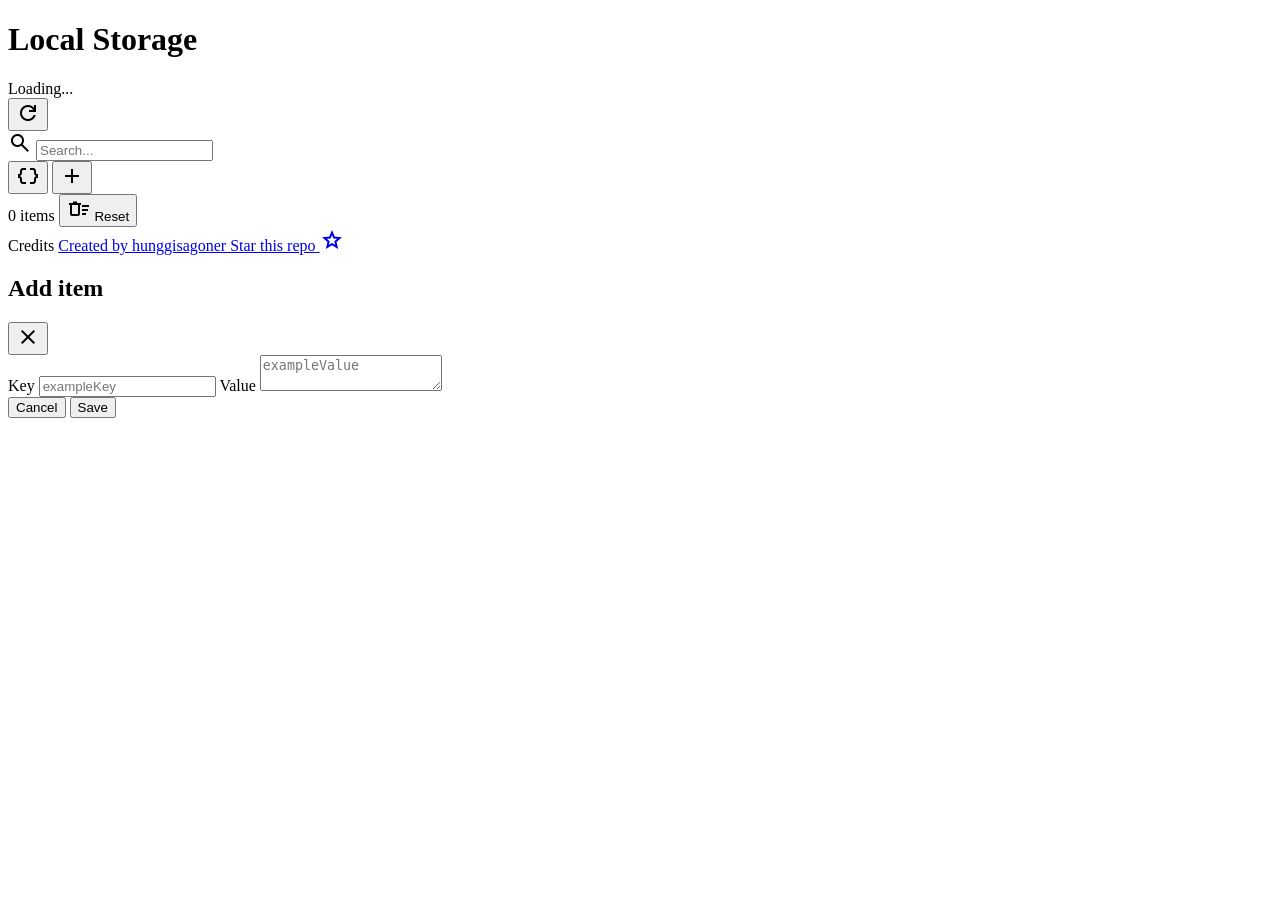
==== docs/index.html @ 8e0ed12a "Add files via upload" ====
<!DOCTYPE html>
<html lang="en">
<head>
  <meta charset="UTF-8">
  <meta name="viewport" content="width=device-width, initial-scale=1.0">
  <title>Local Storage Tweaks</title>

  <link rel="stylesheet" href="popup.css">

  <link
    rel="stylesheet"
    href="https://fonts.googleapis.com/css2?family=Material+Symbols+Outlined:opsz,wght,FILL,GRAD@20..48,400,0,0"
  >
</head>

<body>
  <header>
    <div>
      <h1>Local Storage</h1>
      <span id="domain">Loading...</span>
    </div>

    <button id="refresh" title="Refresh">
      <span class="material-symbols-outlined">refresh</span>
    </button>
  </header>

  <div class="toolbar">
    <div class="search-box">
      <span class="material-symbols-outlined">search</span>

      <input
        id="search"
        type="text"
        placeholder="Search..."
        autocomplete="off"
      >
    </div>

    <button id="demo" title="Create demo storage">
      <span class="material-symbols-outlined">data_object</span>
    </button>

    <button id="add" title="Add item">
      <span class="material-symbols-outlined">add</span>
    </button>
  </div>

  <main id="storage"></main>

  <footer>
    <span id="count">0 items</span>

    <button id="clear" title="Reset local storage">
      <span class="material-symbols-outlined">delete_sweep</span>
      <span>Reset</span>
    </button>
  </footer>

  <section class="credits">
    <span>Credits</span>

    <a
      href="https://github.com/itzhunggisagoner"
      target="_blank"
      rel="noopener noreferrer"
    >
      Created by hunggisagoner
    </a>

    <a
      href="https://github.com/itzhunggisagoner/LocalStorageEditor"
      target="_blank"
      rel="noopener noreferrer"
    >
      <span>Star this repo</span>
      <span class="material-symbols-outlined">star</span>
    </a>
  </section>

  <div id="modal" class="modal hidden">
    <div class="dialog">
      <div class="dialog-header">
        <h2 id="modal-title">Add item</h2>

        <button id="close" title="Close">
          <span class="material-symbols-outlined">close</span>
        </button>
      </div>

      <label for="key">Key</label>

      <input
        id="key"
        type="text"
        autocomplete="off"
        placeholder="exampleKey"
      >

      <label for="value">Value</label>

      <textarea
        id="value"
        spellcheck="false"
        placeholder="exampleValue"
      ></textarea>

      <div class="dialog-actions">
        <button id="cancel">Cancel</button>
        <button id="save">Save</button>
      </div>
    </div>
  </div>

  <script src="popup.js"></script>
</body>
</html>
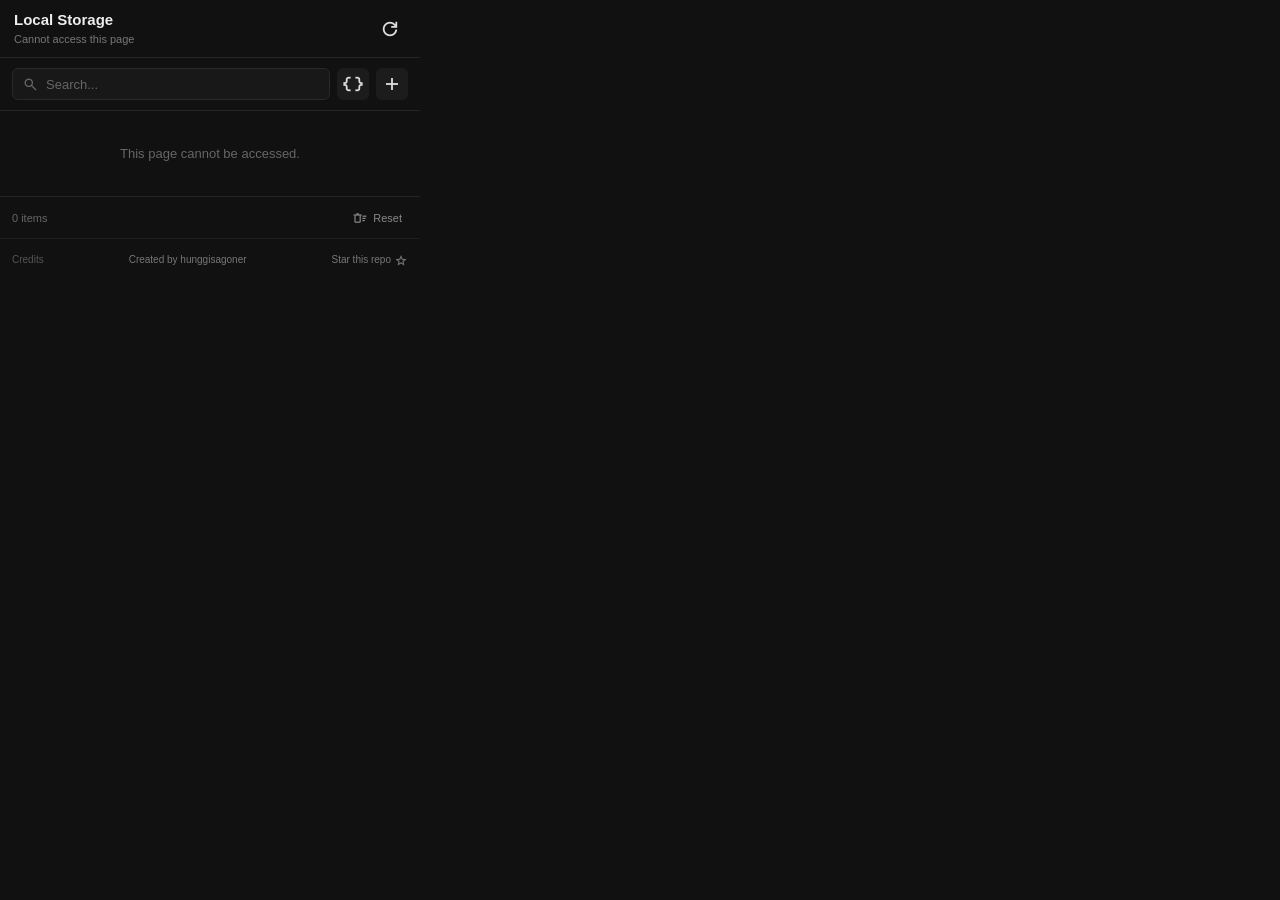
==== commit 239c1751: "Update index.html" ====
--- a/docs/index.html
+++ b/docs/index.html
@@ -5,7 +5,7 @@
   <meta name="viewport" content="width=device-width, initial-scale=1.0">
   <title>Local Storage Tweaks</title>
 
-  <link rel="stylesheet" href="popup.css">
+  <link rel="stylesheet" href="index.css">
 
   <link
     rel="stylesheet"
@@ -112,6 +112,6 @@
     </div>
   </div>
 
-  <script src="popup.js"></script>
+  <script src="index.js"></script>
 </body>
-</html>+</html>
--- a/docs/index.css
+++ b/docs/index.css
@@ -0,0 +1,346 @@
+* {
+  box-sizing: border-box;
+}
+
+body {
+  width: 420px;
+  margin: 0;
+  background: #111;
+  color: #eee;
+  font-family: Arial, sans-serif;
+  font-size: 13px;
+}
+
+button,
+input,
+textarea {
+  font: inherit;
+}
+
+button {
+  border: 0;
+  color: #ddd;
+  background: transparent;
+  cursor: pointer;
+}
+
+a {
+  color: inherit;
+  text-decoration: none;
+}
+
+.material-symbols-outlined {
+  font-size: 18px;
+  line-height: 1;
+  font-variation-settings:
+    "FILL" 0,
+    "wght" 400,
+    "GRAD" 0,
+    "opsz" 20;
+}
+
+header {
+  height: 58px;
+  padding: 12px 14px;
+  display: flex;
+  align-items: center;
+  justify-content: space-between;
+  border-bottom: 1px solid #252525;
+}
+
+h1 {
+  margin: 0 0 3px;
+  font-size: 15px;
+  font-weight: 600;
+}
+
+#domain {
+  color: #777;
+  font-size: 11px;
+}
+
+#refresh,
+#add,
+#demo,
+#close {
+  width: 32px;
+  height: 32px;
+  display: inline-flex;
+  align-items: center;
+  justify-content: center;
+  border-radius: 6px;
+}
+
+#refresh:hover,
+#add:hover,
+#demo:hover,
+#close:hover {
+  background: #222;
+}
+
+.toolbar {
+  display: flex;
+  gap: 7px;
+  padding: 10px 12px;
+  border-bottom: 1px solid #252525;
+}
+
+.search-box {
+  flex: 1;
+  min-width: 0;
+  height: 32px;
+  display: flex;
+  align-items: center;
+  gap: 7px;
+  padding: 0 9px;
+  border: 1px solid #292929;
+  border-radius: 6px;
+  background: #181818;
+}
+
+.search-box .material-symbols-outlined {
+  color: #666;
+  font-size: 17px;
+}
+
+#search {
+  width: 100%;
+  min-width: 0;
+  height: 30px;
+  padding: 0;
+  outline: none;
+  border: 0;
+  background: transparent;
+  color: #eee;
+}
+
+#search::placeholder {
+  color: #666;
+}
+
+.search-box:focus-within {
+  border-color: #444;
+}
+
+#add,
+#demo {
+  background: #1c1c1c;
+}
+
+main {
+  max-height: 360px;
+  overflow-y: auto;
+}
+
+.empty {
+  padding: 35px 15px;
+  text-align: center;
+  color: #666;
+}
+
+.item {
+  display: grid;
+  grid-template-columns: 1fr 1.4fr auto;
+  gap: 10px;
+  align-items: center;
+  min-height: 42px;
+  padding: 7px 12px;
+  border-bottom: 1px solid #1d1d1d;
+}
+
+.item:hover {
+  background: #181818;
+}
+
+.key,
+.value {
+  min-width: 0;
+  overflow: hidden;
+  white-space: nowrap;
+  text-overflow: ellipsis;
+}
+
+.key {
+  color: #ddd;
+}
+
+.value {
+  color: #777;
+}
+
+.actions {
+  display: flex;
+  gap: 2px;
+}
+
+.action {
+  width: 28px;
+  height: 28px;
+  display: inline-flex;
+  align-items: center;
+  justify-content: center;
+  border-radius: 5px;
+  color: #777;
+}
+
+.action:hover {
+  background: #252525;
+  color: #eee;
+}
+
+.delete:hover {
+  color: #ff6b6b;
+}
+
+footer {
+  min-height: 42px;
+  padding: 0 12px;
+  display: flex;
+  align-items: center;
+  justify-content: space-between;
+  border-top: 1px solid #252525;
+}
+
+#count {
+  color: #666;
+  font-size: 11px;
+}
+
+#clear {
+  display: inline-flex;
+  align-items: center;
+  gap: 5px;
+  color: #888;
+  font-size: 11px;
+}
+
+#clear .material-symbols-outlined {
+  font-size: 16px;
+}
+
+#clear:hover {
+  color: #ff6b6b;
+}
+
+.credits {
+  min-height: 42px;
+  padding: 9px 12px;
+  display: flex;
+  align-items: center;
+  justify-content: space-between;
+  gap: 10px;
+  border-top: 1px solid #1d1d1d;
+  font-size: 10px;
+}
+
+.credits > span {
+  color: #555;
+}
+
+.credits a {
+  display: inline-flex;
+  align-items: center;
+  gap: 3px;
+  color: #777;
+  white-space: nowrap;
+}
+
+.credits a:hover {
+  color: #eee;
+}
+
+.credits .material-symbols-outlined {
+  font-size: 14px;
+}
+
+.modal {
+  position: fixed;
+  inset: 0;
+  display: flex;
+  align-items: center;
+  justify-content: center;
+  background: rgba(0, 0, 0, .7);
+}
+
+.hidden {
+  display: none;
+}
+
+.dialog {
+  width: 360px;
+  padding: 15px;
+  border: 1px solid #292929;
+  border-radius: 8px;
+  background: #151515;
+  box-shadow: 0 12px 40px rgba(0, 0, 0, .5);
+}
+
+.dialog-header {
+  display: flex;
+  align-items: center;
+  justify-content: space-between;
+  margin-bottom: 16px;
+}
+
+.dialog-header h2 {
+  margin: 0;
+  font-size: 14px;
+  font-weight: 600;
+}
+
+label {
+  display: block;
+  margin: 0 0 6px;
+  color: #888;
+  font-size: 11px;
+}
+
+.dialog input,
+.dialog textarea {
+  width: 100%;
+  outline: none;
+  border: 1px solid #292929;
+  border-radius: 6px;
+  background: #101010;
+  color: #eee;
+}
+
+.dialog input {
+  height: 34px;
+  padding: 0 9px;
+  margin-bottom: 13px;
+}
+
+.dialog textarea {
+  min-height: 120px;
+  padding: 9px;
+  resize: vertical;
+  font-family: monospace;
+}
+
+.dialog input:focus,
+.dialog textarea:focus {
+  border-color: #444;
+}
+
+.dialog-actions {
+  display: flex;
+  justify-content: flex-end;
+  gap: 7px;
+  margin-top: 13px;
+}
+
+.dialog-actions button {
+  padding: 7px 12px;
+  border-radius: 6px;
+  background: #222;
+}
+
+#save {
+  background: #eee;
+  color: #111;
+}
+
+#save:hover {
+  background: #fff;
+}
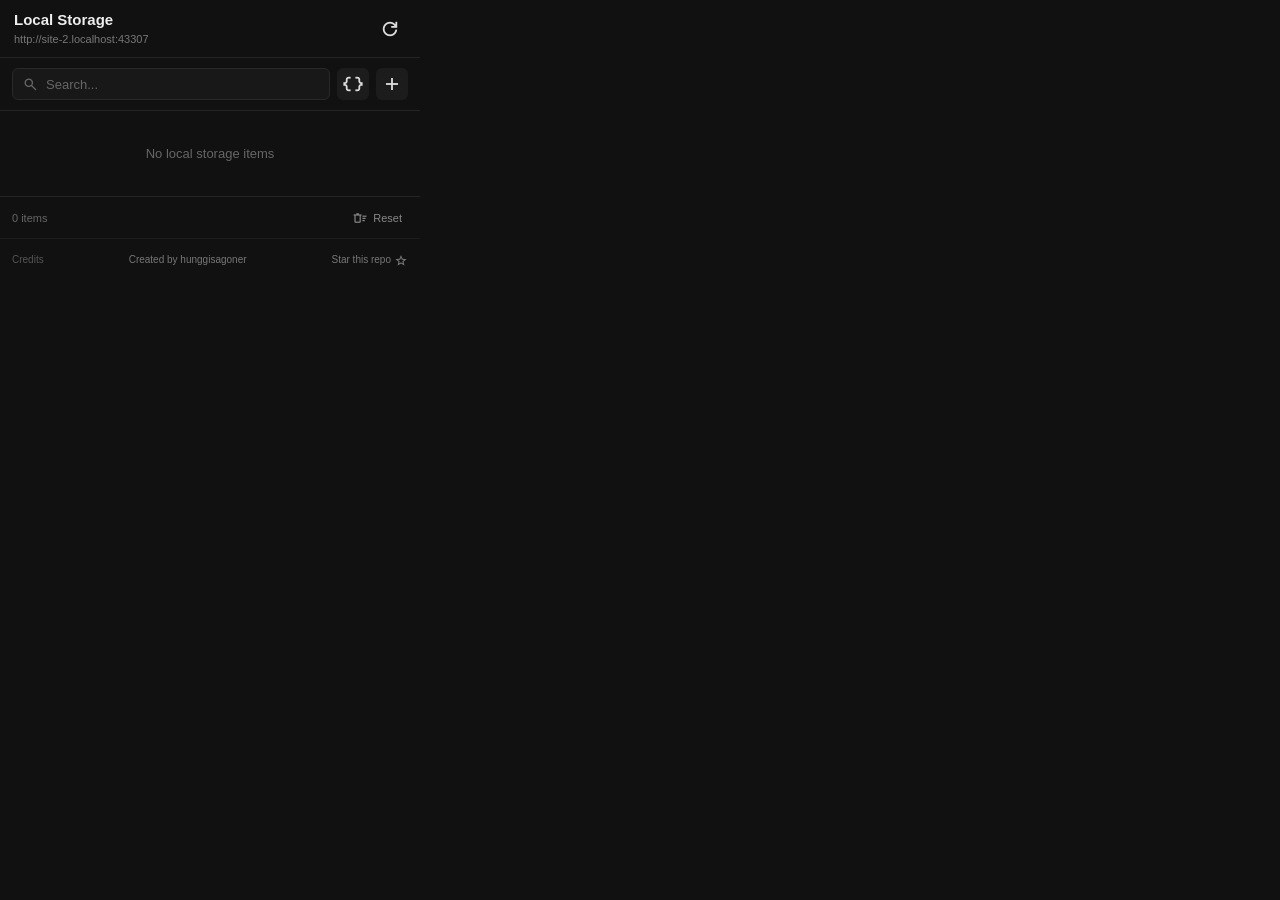
==== commit 99ca69e1: "Rename title from 'Local Storage Tweaks' to 'LocalStorage Editor'" ====
--- a/docs/index.html
+++ b/docs/index.html
@@ -3,7 +3,7 @@
 <head>
   <meta charset="UTF-8">
   <meta name="viewport" content="width=device-width, initial-scale=1.0">
-  <title>Local Storage Tweaks</title>
+  <title>LocalStorage Editor</title>
 
   <link rel="stylesheet" href="index.css">
 
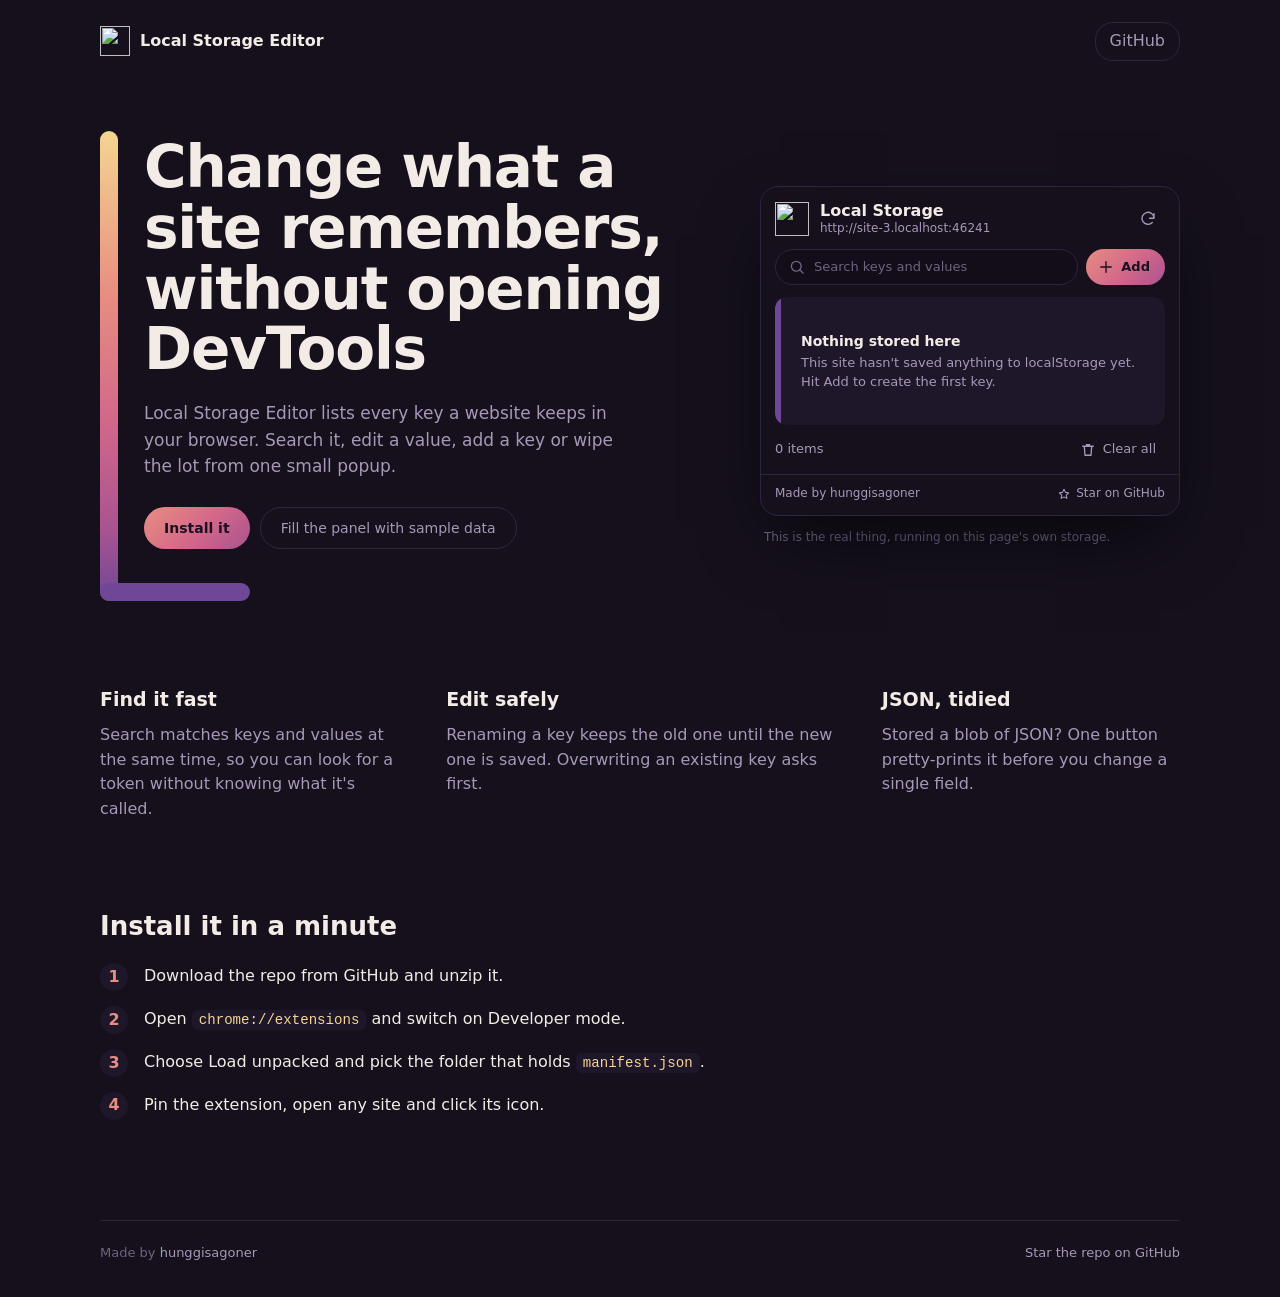
==== commit 490a7bc5: "Add files via upload" ====
--- a/docs/index.html
+++ b/docs/index.html
@@ -3,115 +3,133 @@
 <head>
   <meta charset="UTF-8">
   <meta name="viewport" content="width=device-width, initial-scale=1.0">
-  <title>LocalStorage Editor</title>
+  <title>Local Storage Editor</title>
+  <meta name="description" content="A small Chrome extension to view, search, edit and clear any site's localStorage.">
+  <link rel="icon" href="resources/icon-32.png">
+  <link rel="stylesheet" href="app.css">
+  <link rel="stylesheet" href="index.css">
+</head>
+<body>
+  <svg width="0" height="0" style="position:absolute" aria-hidden="true">
+    <symbol id="i-refresh" viewBox="0 0 24 24"><path d="M20 11a8 8 0 1 0-2.3 5.7M20 5v6h-6"/></symbol>
+    <symbol id="i-search" viewBox="0 0 24 24"><circle cx="11" cy="11" r="6.5"/><path d="m20 20-4.2-4.2"/></symbol>
+    <symbol id="i-plus" viewBox="0 0 24 24"><path d="M12 5v14M5 12h14"/></symbol>
+    <symbol id="i-edit" viewBox="0 0 24 24"><path d="M4 20h4L19.5 8.5a2.1 2.1 0 0 0-3-3L5 17z"/></symbol>
+    <symbol id="i-copy" viewBox="0 0 24 24"><path d="M9 9h10v11H9zM5 15V4h10"/></symbol>
+    <symbol id="i-trash" viewBox="0 0 24 24"><path d="M5 7h14M10 7V5h4v2M7 7l1 12h8l1-12"/></symbol>
+    <symbol id="i-close" viewBox="0 0 24 24"><path d="M6 6l12 12M18 6 6 18"/></symbol>
+    <symbol id="i-star" viewBox="0 0 24 24"><path d="m12 4 2.5 5.2 5.5.8-4 3.9.9 5.6-4.9-2.6L7.1 19.5l.9-5.6-4-3.9 5.5-.8z"/></symbol>
+    <symbol id="i-braces" viewBox="0 0 24 24"><path d="M9 4C7 4 7 5.5 7 7v2c0 1.2-.8 2-2 3 1.2 1 2 1.8 2 3v2c0 1.5 0 3 2 3M15 4c2 0 2 1.5 2 3v2c0 1.2.8 2 2 3-1.2 1-2 1.8-2 3v2c0 1.5 0 3-2 3"/></symbol>
+  </svg>
+  <nav class="top">
+    <a class="brand" href="#"><img src="resources/mark.png" alt=""><span>Local Storage Editor</span></a>
+    <a class="gh" href="https://github.com/itzhunggisagoner/LocalStorageEditor" target="_blank" rel="noopener noreferrer">GitHub</a>
+  </nav>
 
-  <link rel="stylesheet" href="index.css">
-
-  <link
-    rel="stylesheet"
-    href="https://fonts.googleapis.com/css2?family=Material+Symbols+Outlined:opsz,wght,FILL,GRAD@20..48,400,0,0"
-  >
-</head>
-
-<body>
-  <header>
-    <div>
-      <h1>Local Storage</h1>
-      <span id="domain">Loading...</span>
+  <section class="hero">
+    <div class="pitch">
+      <h1>Change what a site remembers, without opening DevTools</h1>
+      <p>Local Storage Editor lists every key a website keeps in your browser. Search it, edit a value, add a key or wipe the lot from one small popup.</p>
+      <div class="cta">
+        <a class="primary" href="#install">Install it</a>
+        <button id="demo-link" class="ghost" type="button">Fill the panel with sample data</button>
+      </div>
     </div>
 
-    <button id="refresh" title="Refresh">
-      <span class="material-symbols-outlined">refresh</span>
-    </button>
-  </header>
+    <div class="stage">
 
-  <div class="toolbar">
-    <div class="search-box">
-      <span class="material-symbols-outlined">search</span>
 
-      <input
-        id="search"
-        type="text"
-        placeholder="Search..."
-        autocomplete="off"
-      >
+  <div class="app">
+    <header>
+      <img src="resources/mark.png" alt="">
+      <div class="title">
+        <h1>Local Storage</h1>
+        <span id="domain">Loading…</span>
+      </div>
+      <button id="refresh" class="round" title="Refresh" aria-label="Refresh"><svg class="icon"><use href="#i-refresh"/></svg></button>
+    </header>
+
+    <div class="toolbar">
+      <label class="search-box">
+        <svg class="icon"><use href="#i-search"/></svg>
+        <input id="search" type="text" placeholder="Search keys and values" autocomplete="off" aria-label="Search">
+      </label>
+      
+      <button id="add" class="primary" title="Add item"><svg class="icon"><use href="#i-plus"/></svg><span>Add</span></button>
     </div>
 
-    <button id="demo" title="Create demo storage">
-      <span class="material-symbols-outlined">data_object</span>
-    </button>
+    <main id="storage"></main>
 
-    <button id="add" title="Add item">
-      <span class="material-symbols-outlined">add</span>
-    </button>
+    <footer>
+      <span id="count">0 items</span>
+      <button id="clear" class="danger-link" title="Delete every item for this site"><svg class="icon"><use href="#i-trash"/></svg><span>Clear all</span></button>
+    </footer>
+
+    <section class="credits">
+      <a href="https://github.com/itzhunggisagoner" target="_blank" rel="noopener noreferrer">Made by hunggisagoner</a>
+      <a href="https://github.com/itzhunggisagoner/LocalStorageEditor" target="_blank" rel="noopener noreferrer"><svg class="icon"><use href="#i-star"/></svg><span>Star on GitHub</span></a>
+    </section>
+
+    <div id="modal" class="modal hidden" role="dialog" aria-modal="true" aria-labelledby="modal-title">
+      <div class="dialog">
+        <div class="dialog-header">
+          <h2 id="modal-title">Add item</h2>
+          <button id="close" class="round" title="Close" aria-label="Close"><svg class="icon"><use href="#i-close"/></svg></button>
+        </div>
+
+        <label for="key">Key</label>
+        <input id="key" type="text" autocomplete="off" placeholder="theme">
+
+        <label for="value">Value</label>
+        <textarea id="value" spellcheck="false" placeholder="dark"></textarea>
+
+        <div class="dialog-actions">
+          <button id="format" class="ghost" title="Pretty-print the value as JSON"><svg class="icon"><use href="#i-braces"/></svg><span>Format JSON</span></button>
+          <span class="spacer"></span>
+          <button id="cancel" class="ghost">Cancel</button>
+          <button id="save" class="primary">Save</button>
+        </div>
+      </div>
+    </div>
+
+    <div id="toast" class="hidden" role="alert"></div>
   </div>
 
-  <main id="storage"></main>
+      <p class="stage-note">This is the real thing, running on this page's own storage.</p>
+    </div>
+  </section>
 
-  <footer>
-    <span id="count">0 items</span>
+  <section class="notes">
+    <div>
+      <h2>Find it fast</h2>
+      <p>Search matches keys and values at the same time, so you can look for a token without knowing what it's called.</p>
+    </div>
+    <div>
+      <h2>Edit safely</h2>
+      <p>Renaming a key keeps the old one until the new one is saved. Overwriting an existing key asks first.</p>
+    </div>
+    <div>
+      <h2>JSON, tidied</h2>
+      <p>Stored a blob of JSON? One button pretty-prints it before you change a single field.</p>
+    </div>
+  </section>
 
-    <button id="clear" title="Reset local storage">
-      <span class="material-symbols-outlined">delete_sweep</span>
-      <span>Reset</span>
-    </button>
+  <section id="install" class="install">
+    <h2>Install it in a minute</h2>
+    <ol>
+      <li>Download the repo from GitHub and unzip it.</li>
+      <li>Open <code>chrome://extensions</code> and switch on Developer mode.</li>
+      <li>Choose Load unpacked and pick the folder that holds <code>manifest.json</code>.</li>
+      <li>Pin the extension, open any site and click its icon.</li>
+    </ol>
+  </section>
+
+  <footer class="site-foot">
+    <span>Made by <a href="https://github.com/itzhunggisagoner" target="_blank" rel="noopener noreferrer">hunggisagoner</a></span>
+    <a href="https://github.com/itzhunggisagoner/LocalStorageEditor" target="_blank" rel="noopener noreferrer">Star the repo on GitHub</a>
   </footer>
 
-  <section class="credits">
-    <span>Credits</span>
-
-    <a
-      href="https://github.com/itzhunggisagoner"
-      target="_blank"
-      rel="noopener noreferrer"
-    >
-      Created by hunggisagoner
-    </a>
-
-    <a
-      href="https://github.com/itzhunggisagoner/LocalStorageEditor"
-      target="_blank"
-      rel="noopener noreferrer"
-    >
-      <span>Star this repo</span>
-      <span class="material-symbols-outlined">star</span>
-    </a>
-  </section>
-
-  <div id="modal" class="modal hidden">
-    <div class="dialog">
-      <div class="dialog-header">
-        <h2 id="modal-title">Add item</h2>
-
-        <button id="close" title="Close">
-          <span class="material-symbols-outlined">close</span>
-        </button>
-      </div>
-
-      <label for="key">Key</label>
-
-      <input
-        id="key"
-        type="text"
-        autocomplete="off"
-        placeholder="exampleKey"
-      >
-
-      <label for="value">Value</label>
-
-      <textarea
-        id="value"
-        spellcheck="false"
-        placeholder="exampleValue"
-      ></textarea>
-
-      <div class="dialog-actions">
-        <button id="cancel">Cancel</button>
-        <button id="save">Save</button>
-      </div>
-    </div>
-  </div>
-
+  <script src="popup.js"></script>
   <script src="index.js"></script>
 </body>
 </html>
--- a/docs/app.css
+++ b/docs/app.css
@@ -0,0 +1,460 @@
+@font-face {
+  font-family: "Torus";
+  src: url("resources/Torus.otf") format("opentype");
+  font-weight: 100 900;
+  font-display: swap;
+}
+
+:root {
+  --ink: #15101c;
+  --raised: #1e1729;
+  --sunk: #120d18;
+  --line: #2e2440;
+  --text: #f3ece6;
+  --muted: #a798b8;
+  --faint: #6f6283;
+  --sand: #f5d590;
+  --coral: #e88d80;
+  --rose: #d2678a;
+  --plum: #a95390;
+  --violet: #6e4896;
+  --danger: #ff7b8f;
+  --sans: "Torus", ui-rounded, "SF Pro Rounded", "Nunito", system-ui, sans-serif;
+  --mono: ui-monospace, "SF Mono", "Cascadia Mono", Consolas, monospace;
+}
+
+* {
+  box-sizing: border-box;
+}
+
+button,
+input,
+textarea {
+  font: inherit;
+  color: inherit;
+}
+
+button {
+  border: 0;
+  background: none;
+  cursor: pointer;
+}
+
+a {
+  color: inherit;
+  text-decoration: none;
+}
+
+.icon {
+  width: 18px;
+  height: 18px;
+  flex: none;
+  fill: none;
+  stroke: currentColor;
+  stroke-width: 1.8;
+  stroke-linecap: round;
+  stroke-linejoin: round;
+}
+
+.hidden {
+  display: none !important;
+}
+
+:focus-visible {
+  outline: 2px solid var(--coral);
+  outline-offset: 2px;
+}
+
+.app {
+  position: relative;
+  background: var(--ink);
+  color: var(--text);
+  font-family: var(--sans);
+  font-size: 13px;
+  line-height: 1.45;
+}
+
+.app header {
+  display: flex;
+  align-items: center;
+  gap: 11px;
+  padding: 14px 14px 12px;
+}
+
+.app header img {
+  width: 34px;
+  height: 34px;
+  flex: none;
+}
+
+.title {
+  min-width: 0;
+  flex: 1;
+}
+
+.title h1 {
+  margin: 0;
+  font-size: 16px;
+  font-weight: 600;
+  line-height: 1.2;
+}
+
+#domain {
+  display: block;
+  overflow: hidden;
+  color: var(--muted);
+  font-size: 12px;
+  text-overflow: ellipsis;
+  white-space: nowrap;
+}
+
+.round {
+  width: 34px;
+  height: 34px;
+  display: inline-grid;
+  place-items: center;
+  border-radius: 50%;
+  color: var(--muted);
+  transition: background 0.15s, color 0.15s;
+}
+
+.round:hover {
+  background: var(--raised);
+  color: var(--text);
+}
+
+.toolbar {
+  display: flex;
+  gap: 8px;
+  padding: 0 14px 12px;
+}
+
+.search-box {
+  flex: 1;
+  min-width: 0;
+  height: 36px;
+  display: flex;
+  align-items: center;
+  gap: 8px;
+  padding: 0 12px;
+  border: 1px solid var(--line);
+  border-radius: 18px;
+  background: var(--sunk);
+  color: var(--faint);
+}
+
+.search-box:focus-within {
+  border-color: var(--plum);
+  color: var(--coral);
+}
+
+#search {
+  width: 100%;
+  min-width: 0;
+  padding: 0;
+  border: 0;
+  outline: 0;
+  background: none;
+}
+
+#search::placeholder {
+  color: var(--faint);
+}
+
+.primary {
+  height: 36px;
+  display: inline-flex;
+  align-items: center;
+  gap: 6px;
+  padding: 0 15px 0 11px;
+  border-radius: 18px;
+  background: linear-gradient(135deg, var(--coral), var(--rose) 55%, var(--plum));
+  color: #1b1020;
+  font-weight: 600;
+  transition: filter 0.15s;
+}
+
+.primary:hover {
+  filter: brightness(1.1);
+}
+
+.ghost {
+  height: 36px;
+  display: inline-flex;
+  align-items: center;
+  gap: 6px;
+  padding: 0 12px;
+  border: 1px solid var(--line);
+  border-radius: 18px;
+  color: var(--muted);
+  transition: border-color 0.15s, color 0.15s;
+}
+
+.ghost:hover {
+  border-color: var(--plum);
+  color: var(--text);
+}
+
+#storage {
+  max-height: 330px;
+  min-height: 120px;
+  margin: 0 14px;
+  overflow-y: auto;
+  border-radius: 12px;
+  background: var(--raised);
+  scrollbar-width: thin;
+  scrollbar-color: var(--line) transparent;
+}
+
+.item {
+  position: relative;
+  display: grid;
+  grid-template-columns: 1fr auto;
+  align-items: center;
+  gap: 2px 8px;
+  padding: 9px 8px 9px 16px;
+  border-left: 6px solid var(--band);
+  border-top: 1px solid var(--line);
+}
+
+.item:first-child {
+  border-top-color: transparent;
+}
+
+.item:hover,
+.item:focus-within {
+  background: #251c33;
+}
+
+.key {
+  overflow: hidden;
+  font-weight: 600;
+  text-overflow: ellipsis;
+  white-space: nowrap;
+}
+
+.value {
+  grid-column: 1;
+  display: -webkit-box;
+  overflow: hidden;
+  color: var(--muted);
+  font-family: var(--mono);
+  font-size: 11.5px;
+  line-height: 1.5;
+  word-break: break-all;
+  -webkit-box-orient: vertical;
+  -webkit-line-clamp: 2;
+}
+
+.value.blank {
+  color: var(--faint);
+  font-family: var(--sans);
+  font-style: italic;
+}
+
+.actions {
+  grid-column: 2;
+  grid-row: 1 / span 2;
+  display: flex;
+  opacity: 0;
+  transition: opacity 0.12s;
+}
+
+.item:hover .actions,
+.item:focus-within .actions {
+  opacity: 1;
+}
+
+.action {
+  width: 28px;
+  height: 28px;
+  display: grid;
+  place-items: center;
+  border-radius: 8px;
+  color: var(--muted);
+}
+
+.action .icon {
+  width: 16px;
+  height: 16px;
+}
+
+.action:hover {
+  background: var(--line);
+  color: var(--text);
+}
+
+.action.delete:hover {
+  color: var(--danger);
+}
+
+.empty {
+  padding: 34px 20px;
+  border-left: 6px solid var(--violet);
+  color: var(--muted);
+  text-align: left;
+}
+
+.empty strong {
+  display: block;
+  margin-bottom: 2px;
+  color: var(--text);
+  font-size: 14px;
+  font-weight: 600;
+}
+
+.app footer {
+  display: flex;
+  align-items: center;
+  justify-content: space-between;
+  padding: 10px 14px;
+  color: var(--muted);
+}
+
+.danger-link {
+  display: inline-flex;
+  align-items: center;
+  gap: 6px;
+  padding: 5px 9px;
+  border-radius: 14px;
+  color: var(--muted);
+  transition: background 0.15s, color 0.15s;
+}
+
+.danger-link:hover {
+  background: rgba(255, 123, 143, 0.12);
+  color: var(--danger);
+}
+
+.credits {
+  display: flex;
+  align-items: center;
+  justify-content: space-between;
+  gap: 10px;
+  padding: 10px 14px 12px;
+  border-top: 1px solid var(--line);
+  color: var(--faint);
+  font-size: 12px;
+}
+
+.credits a {
+  display: inline-flex;
+  align-items: center;
+  gap: 5px;
+  color: var(--muted);
+}
+
+.credits a:hover {
+  color: var(--sand);
+}
+
+.credits .icon {
+  width: 14px;
+  height: 14px;
+}
+
+.modal {
+  position: absolute;
+  inset: 0;
+  z-index: 5;
+  display: flex;
+  align-items: flex-end;
+  justify-content: center;
+  background: rgba(10, 6, 14, 0.72);
+}
+
+.dialog {
+  width: 100%;
+  padding: 16px 16px 14px;
+  border-radius: 18px 18px 0 0;
+  border-top: 3px solid var(--rose);
+  background: var(--raised);
+  animation: sheet 0.18s ease-out;
+}
+
+@keyframes sheet {
+  from {
+    transform: translateY(24px);
+    opacity: 0;
+  }
+}
+
+.dialog-header {
+  display: flex;
+  align-items: center;
+  justify-content: space-between;
+  margin-bottom: 10px;
+}
+
+.dialog h2 {
+  margin: 0;
+  font-size: 15px;
+  font-weight: 600;
+}
+
+.dialog label {
+  display: block;
+  margin: 10px 0 5px;
+  color: var(--muted);
+  font-size: 12px;
+}
+
+.dialog input,
+.dialog textarea {
+  width: 100%;
+  padding: 9px 11px;
+  border: 1px solid var(--line);
+  border-radius: 10px;
+  outline: 0;
+  background: var(--sunk);
+}
+
+.dialog input:focus,
+.dialog textarea:focus {
+  border-color: var(--plum);
+}
+
+.dialog textarea {
+  height: 130px;
+  resize: vertical;
+  font-family: var(--mono);
+  font-size: 12px;
+}
+
+.dialog-actions {
+  display: flex;
+  align-items: center;
+  gap: 8px;
+  margin-top: 14px;
+}
+
+.dialog-actions .spacer {
+  flex: 1;
+}
+
+.dialog-actions .primary {
+  padding: 0 20px;
+}
+
+#toast {
+  position: absolute;
+  left: 14px;
+  right: 14px;
+  bottom: 14px;
+  z-index: 10;
+  padding: 10px 14px;
+  border-left: 4px solid var(--danger);
+  border-radius: 10px;
+  background: #2b1b2a;
+  color: var(--text);
+  animation: sheet 0.18s ease-out;
+}
+
+@media (prefers-reduced-motion: reduce) {
+  *,
+  *::before,
+  *::after {
+    animation: none !important;
+    transition: none !important;
+  }
+}
--- a/docs/index.css
+++ b/docs/index.css
@@ -1,346 +1,234 @@
-* {
-  box-sizing: border-box;
+html {
+  scroll-behavior: smooth;
 }
 
 body {
-  width: 420px;
   margin: 0;
-  background: #111;
-  color: #eee;
-  font-family: Arial, sans-serif;
-  font-size: 13px;
-}
-
-button,
-input,
-textarea {
-  font: inherit;
-}
-
-button {
-  border: 0;
-  color: #ddd;
-  background: transparent;
-  cursor: pointer;
-}
-
-a {
-  color: inherit;
-  text-decoration: none;
-}
-
-.material-symbols-outlined {
-  font-size: 18px;
-  line-height: 1;
-  font-variation-settings:
-    "FILL" 0,
-    "wght" 400,
-    "GRAD" 0,
-    "opsz" 20;
-}
-
-header {
-  height: 58px;
-  padding: 12px 14px;
+  background: var(--ink);
+  color: var(--text);
+  font-family: var(--sans);
+  line-height: 1.55;
+}
+
+.top,
+.hero,
+.notes,
+.install,
+.site-foot {
+  width: min(1080px, 100% - 48px);
+  margin-inline: auto;
+}
+
+.top {
   display: flex;
   align-items: center;
   justify-content: space-between;
-  border-bottom: 1px solid #252525;
-}
-
-h1 {
-  margin: 0 0 3px;
-  font-size: 15px;
-  font-weight: 600;
-}
-
-#domain {
-  color: #777;
-  font-size: 11px;
-}
-
-#refresh,
-#add,
-#demo,
-#close {
-  width: 32px;
-  height: 32px;
+  padding: 22px 0;
+}
+
+.brand {
   display: inline-flex;
   align-items: center;
-  justify-content: center;
-  border-radius: 6px;
-}
-
-#refresh:hover,
-#add:hover,
-#demo:hover,
-#close:hover {
-  background: #222;
-}
-
-.toolbar {
+  gap: 10px;
+  font-size: 16px;
+  font-weight: 600;
+}
+
+.brand img {
+  width: 30px;
+  height: 30px;
+}
+
+.gh {
+  padding: 6px 14px;
+  border: 1px solid var(--line);
+  border-radius: 18px;
+  color: var(--muted);
+  transition: border-color 0.15s, color 0.15s;
+}
+
+.gh:hover {
+  border-color: var(--plum);
+  color: var(--text);
+}
+
+.hero {
+  display: grid;
+  grid-template-columns: minmax(0, 1fr) 420px;
+  gap: 64px;
+  align-items: center;
+  padding: 48px 0 84px;
+}
+
+.pitch {
+  position: relative;
+  padding: 6px 0 52px 44px;
+}
+
+.pitch::before,
+.pitch::after {
+  content: "";
+  position: absolute;
+  left: 0;
+  border-radius: 9px;
+}
+
+.pitch::before {
+  top: 0;
+  bottom: 0;
+  width: 18px;
+  background: linear-gradient(180deg, var(--sand), var(--coral) 35%, var(--rose) 62%, var(--plum) 85%, var(--violet));
+}
+
+.pitch::after {
+  bottom: 0;
+  width: 150px;
+  height: 18px;
+  background: var(--violet);
+}
+
+.pitch h1 {
+  max-width: 14ch;
+  margin: 0 0 20px;
+  font-size: clamp(36px, 5.2vw, 58px);
+  font-weight: 600;
+  line-height: 1.05;
+  letter-spacing: -0.02em;
+}
+
+.pitch p {
+  max-width: 46ch;
+  margin: 0 0 28px;
+  color: var(--muted);
+  font-size: 17px;
+}
+
+.cta {
   display: flex;
-  gap: 7px;
-  padding: 10px 12px;
-  border-bottom: 1px solid #252525;
-}
-
-.search-box {
-  flex: 1;
-  min-width: 0;
-  height: 32px;
-  display: flex;
-  align-items: center;
-  gap: 7px;
-  padding: 0 9px;
-  border: 1px solid #292929;
-  border-radius: 6px;
-  background: #181818;
-}
-
-.search-box .material-symbols-outlined {
-  color: #666;
-  font-size: 17px;
-}
-
-#search {
-  width: 100%;
-  min-width: 0;
-  height: 30px;
+  flex-wrap: wrap;
+  gap: 10px;
+}
+
+.cta .primary,
+.cta .ghost {
+  height: 42px;
+  padding: 0 20px;
+  border-radius: 21px;
+  font-size: 14px;
+}
+
+.stage {
+  width: 420px;
+  max-width: 100%;
+}
+
+.stage .app {
+  overflow: hidden;
+  border: 1px solid var(--line);
+  border-radius: 18px;
+  box-shadow: 0 30px 70px -20px rgba(0, 0, 0, 0.7);
+}
+
+.stage-note {
+  margin: 12px 4px 0;
+  color: var(--faint);
+  font-size: 12px;
+}
+
+.notes {
+  display: grid;
+  grid-template-columns: 1fr 1.3fr 1fr;
+  gap: 48px;
+  padding: 0 0 84px;
+}
+
+.notes h2,
+.install h2 {
+  margin: 0 0 8px;
+  font-size: 19px;
+  font-weight: 600;
+}
+
+.notes p {
+  margin: 0;
+  color: var(--muted);
+}
+
+.install {
+  max-width: 640px;
+  margin-inline: max(24px, calc((100% - 1080px) / 2));
+  padding: 0 0 84px;
+}
+
+.install h2 {
+  margin-bottom: 18px;
+  font-size: 26px;
+}
+
+.install ol {
+  margin: 0;
   padding: 0;
-  outline: none;
-  border: 0;
-  background: transparent;
-  color: #eee;
-}
-
-#search::placeholder {
-  color: #666;
-}
-
-.search-box:focus-within {
-  border-color: #444;
-}
-
-#add,
-#demo {
-  background: #1c1c1c;
-}
-
-main {
-  max-height: 360px;
-  overflow-y: auto;
-}
-
-.empty {
-  padding: 35px 15px;
-  text-align: center;
-  color: #666;
-}
-
-.item {
-  display: grid;
-  grid-template-columns: 1fr 1.4fr auto;
-  gap: 10px;
-  align-items: center;
-  min-height: 42px;
-  padding: 7px 12px;
-  border-bottom: 1px solid #1d1d1d;
-}
-
-.item:hover {
-  background: #181818;
-}
-
-.key,
-.value {
-  min-width: 0;
-  overflow: hidden;
-  white-space: nowrap;
-  text-overflow: ellipsis;
-}
-
-.key {
-  color: #ddd;
-}
-
-.value {
-  color: #777;
-}
-
-.actions {
-  display: flex;
-  gap: 2px;
-}
-
-.action {
+  list-style: none;
+  counter-reset: step;
+}
+
+.install li {
+  position: relative;
+  padding: 0 0 18px 44px;
+  counter-increment: step;
+}
+
+.install li::before {
+  content: counter(step);
+  position: absolute;
+  left: 0;
+  top: -1px;
   width: 28px;
   height: 28px;
-  display: inline-flex;
-  align-items: center;
-  justify-content: center;
-  border-radius: 5px;
-  color: #777;
-}
-
-.action:hover {
-  background: #252525;
-  color: #eee;
-}
-
-.delete:hover {
-  color: #ff6b6b;
-}
-
-footer {
-  min-height: 42px;
-  padding: 0 12px;
+  display: grid;
+  place-items: center;
+  border-radius: 50%;
+  background: var(--raised);
+  color: var(--coral);
+  font-weight: 600;
+}
+
+code {
+  padding: 2px 7px;
+  border-radius: 6px;
+  background: var(--raised);
+  color: var(--sand);
+  font-family: var(--mono);
+  font-size: 0.88em;
+}
+
+.site-foot {
   display: flex;
-  align-items: center;
+  flex-wrap: wrap;
   justify-content: space-between;
-  border-top: 1px solid #252525;
-}
-
-#count {
-  color: #666;
-  font-size: 11px;
-}
-
-#clear {
-  display: inline-flex;
-  align-items: center;
-  gap: 5px;
-  color: #888;
-  font-size: 11px;
-}
-
-#clear .material-symbols-outlined {
-  font-size: 16px;
-}
-
-#clear:hover {
-  color: #ff6b6b;
-}
-
-.credits {
-  min-height: 42px;
-  padding: 9px 12px;
-  display: flex;
-  align-items: center;
-  justify-content: space-between;
-  gap: 10px;
-  border-top: 1px solid #1d1d1d;
-  font-size: 10px;
-}
-
-.credits > span {
-  color: #555;
-}
-
-.credits a {
-  display: inline-flex;
-  align-items: center;
-  gap: 3px;
-  color: #777;
-  white-space: nowrap;
-}
-
-.credits a:hover {
-  color: #eee;
-}
-
-.credits .material-symbols-outlined {
-  font-size: 14px;
-}
-
-.modal {
-  position: fixed;
-  inset: 0;
-  display: flex;
-  align-items: center;
-  justify-content: center;
-  background: rgba(0, 0, 0, .7);
-}
-
-.hidden {
-  display: none;
-}
-
-.dialog {
-  width: 360px;
-  padding: 15px;
-  border: 1px solid #292929;
-  border-radius: 8px;
-  background: #151515;
-  box-shadow: 0 12px 40px rgba(0, 0, 0, .5);
-}
-
-.dialog-header {
-  display: flex;
-  align-items: center;
-  justify-content: space-between;
-  margin-bottom: 16px;
-}
-
-.dialog-header h2 {
-  margin: 0;
-  font-size: 14px;
-  font-weight: 600;
-}
-
-label {
-  display: block;
-  margin: 0 0 6px;
-  color: #888;
-  font-size: 11px;
-}
-
-.dialog input,
-.dialog textarea {
-  width: 100%;
-  outline: none;
-  border: 1px solid #292929;
-  border-radius: 6px;
-  background: #101010;
-  color: #eee;
-}
-
-.dialog input {
-  height: 34px;
-  padding: 0 9px;
-  margin-bottom: 13px;
-}
-
-.dialog textarea {
-  min-height: 120px;
-  padding: 9px;
-  resize: vertical;
-  font-family: monospace;
-}
-
-.dialog input:focus,
-.dialog textarea:focus {
-  border-color: #444;
-}
-
-.dialog-actions {
-  display: flex;
-  justify-content: flex-end;
-  gap: 7px;
-  margin-top: 13px;
-}
-
-.dialog-actions button {
-  padding: 7px 12px;
-  border-radius: 6px;
-  background: #222;
-}
-
-#save {
-  background: #eee;
-  color: #111;
-}
-
-#save:hover {
-  background: #fff;
-}
+  gap: 8px 24px;
+  padding: 22px 0 34px;
+  border-top: 1px solid var(--line);
+  color: var(--faint);
+  font-size: 13px;
+}
+
+.site-foot a {
+  color: var(--muted);
+}
+
+.site-foot a:hover {
+  color: var(--sand);
+}
+
+@media (max-width: 900px) {
+  .hero {
+    grid-template-columns: 1fr;
+    gap: 40px;
+  }
+
+  .notes {
+    grid-template-columns: 1fr;
+    gap: 28px;
+  }
+}
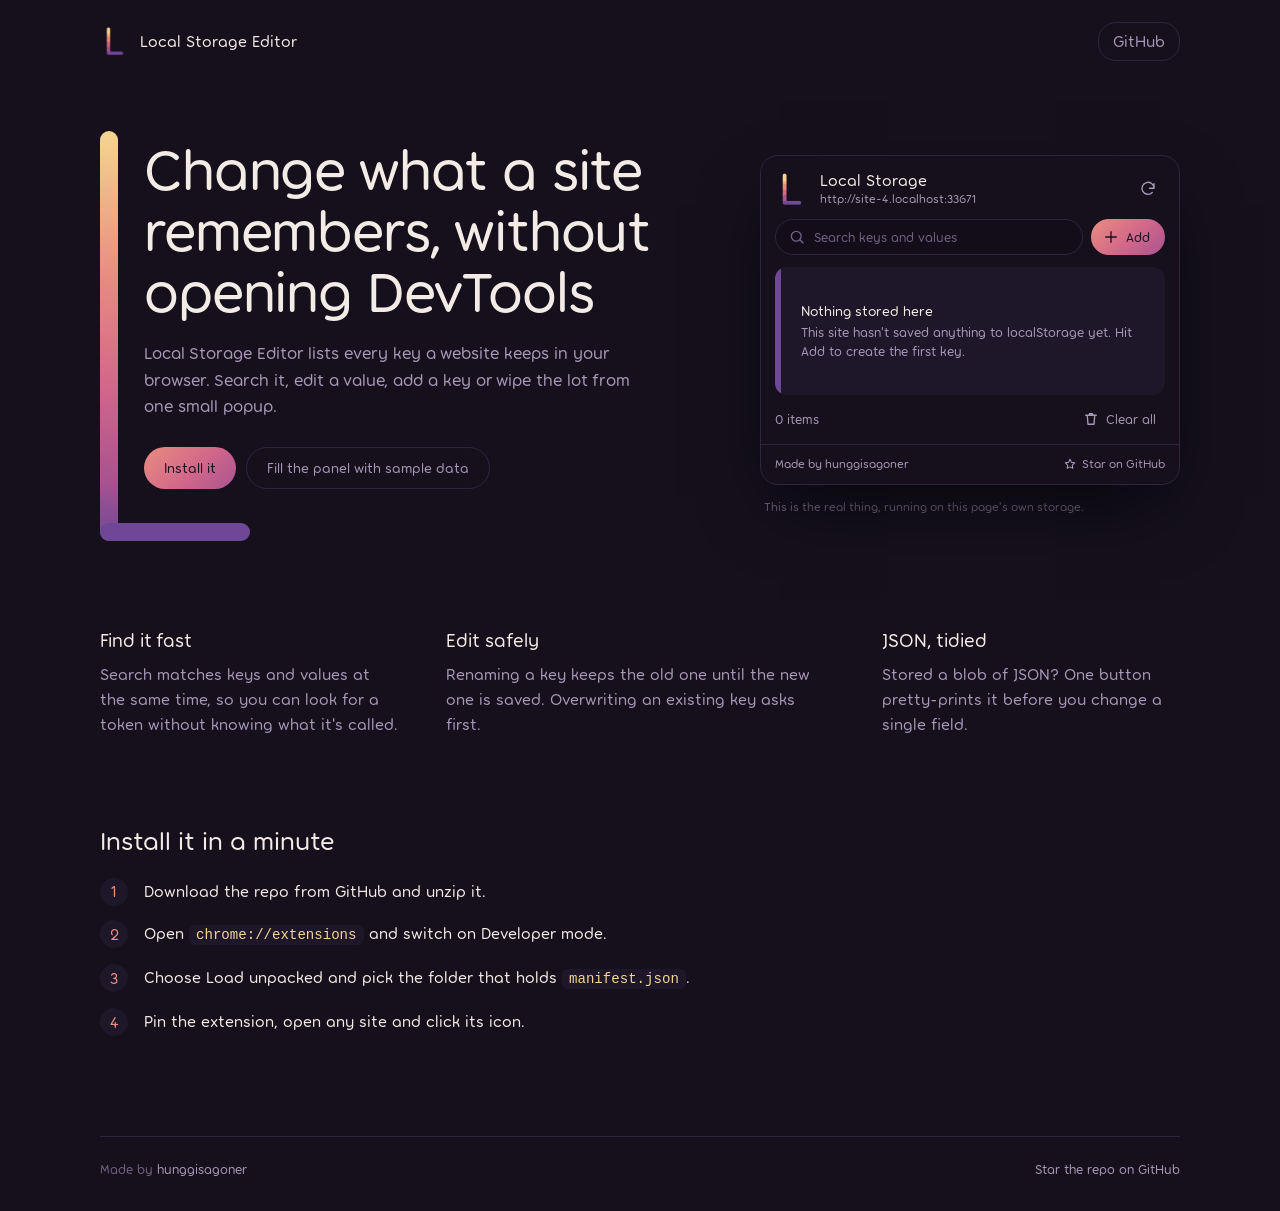
==== commit 2a9fd3d7: "Add files via upload" ====
--- a/docs/index.html
+++ b/docs/index.html
@@ -92,6 +92,18 @@
       </div>
     </div>
 
+    <div id="confirm" class="modal confirm hidden" role="alertdialog" aria-modal="true" aria-labelledby="confirm-title" aria-describedby="confirm-text">
+      <div class="dialog">
+        <h2 id="confirm-title"></h2>
+        <p id="confirm-text"></p>
+        <div class="dialog-actions">
+          <span class="spacer"></span>
+          <button id="confirm-no" class="ghost">Cancel</button>
+          <button id="confirm-yes" class="primary danger"></button>
+        </div>
+      </div>
+    </div>
+
     <div id="toast" class="hidden" role="alert"></div>
   </div>
 
--- a/docs/app.css
+++ b/docs/app.css
@@ -436,6 +436,24 @@
   padding: 0 20px;
 }
 
+.confirm {
+  z-index: 8;
+}
+
+.confirm .dialog {
+  border-top-color: var(--danger);
+}
+
+.confirm p {
+  margin: 6px 0 0;
+  color: var(--muted);
+  overflow-wrap: anywhere;
+}
+
+.primary.danger {
+  background: var(--danger);
+}
+
 #toast {
   position: absolute;
   left: 14px;
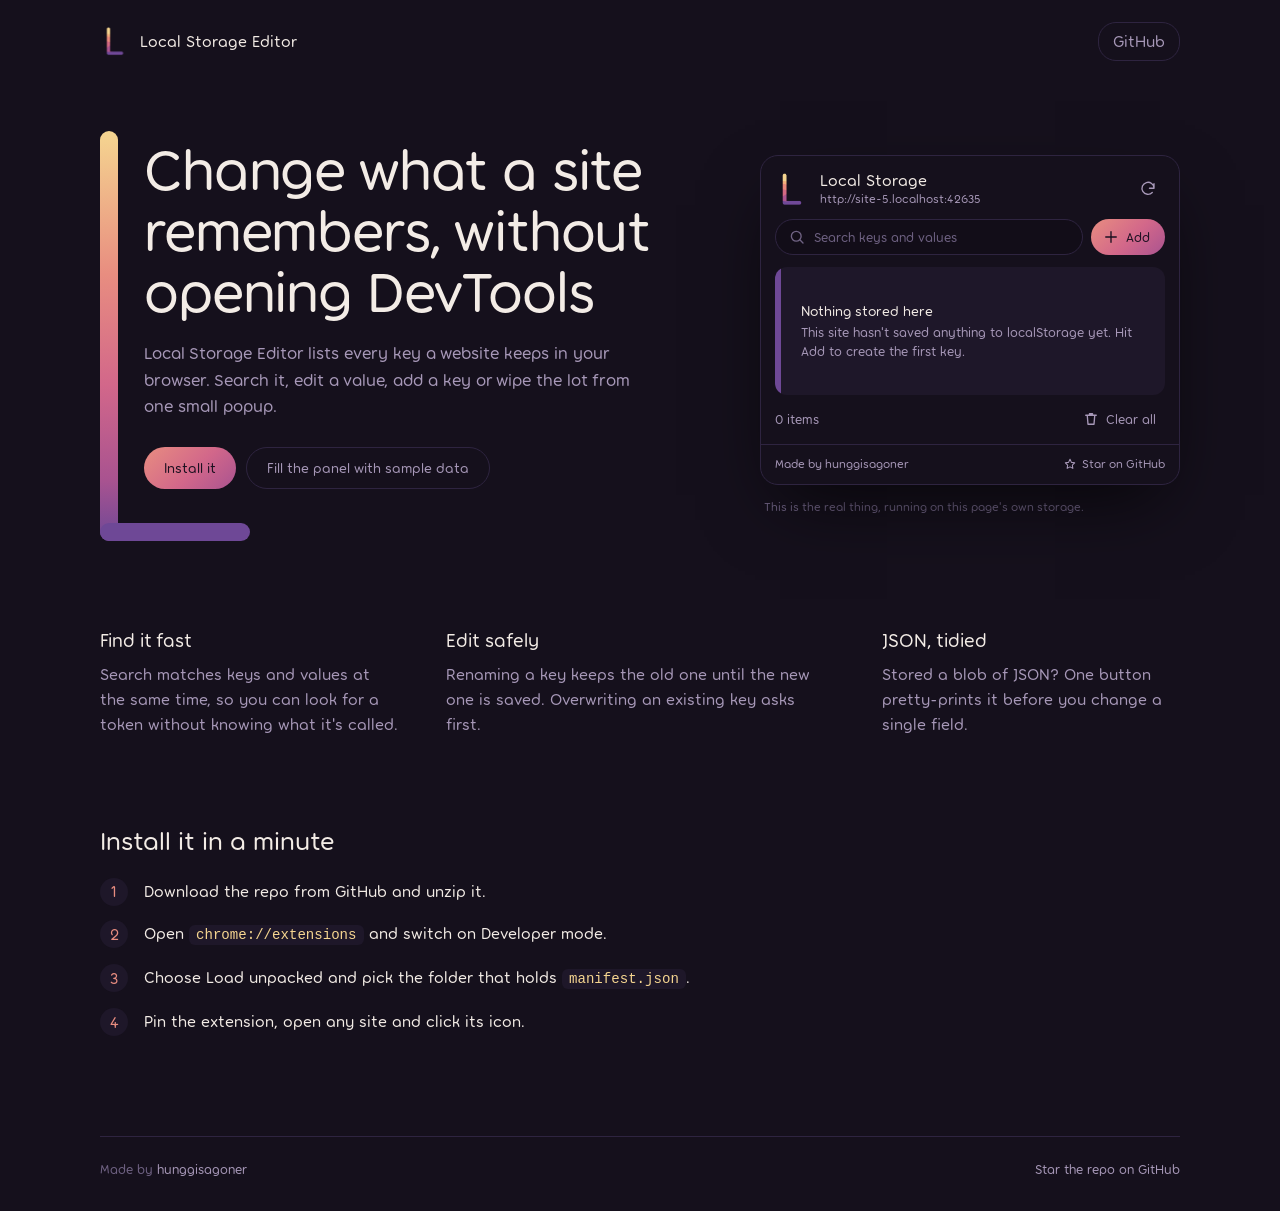
==== commit d4b17e74: "Update index.html" ====
--- a/docs/index.html
+++ b/docs/index.html
@@ -5,7 +5,7 @@
   <meta name="viewport" content="width=device-width, initial-scale=1.0">
   <title>Local Storage Editor</title>
   <meta name="description" content="A small Chrome extension to view, search, edit and clear any site's localStorage.">
-  <link rel="icon" href="resources/icon-32.png">
+  <link rel="icon" href="resources/Logo.png">
   <link rel="stylesheet" href="app.css">
   <link rel="stylesheet" href="index.css">
 </head>
